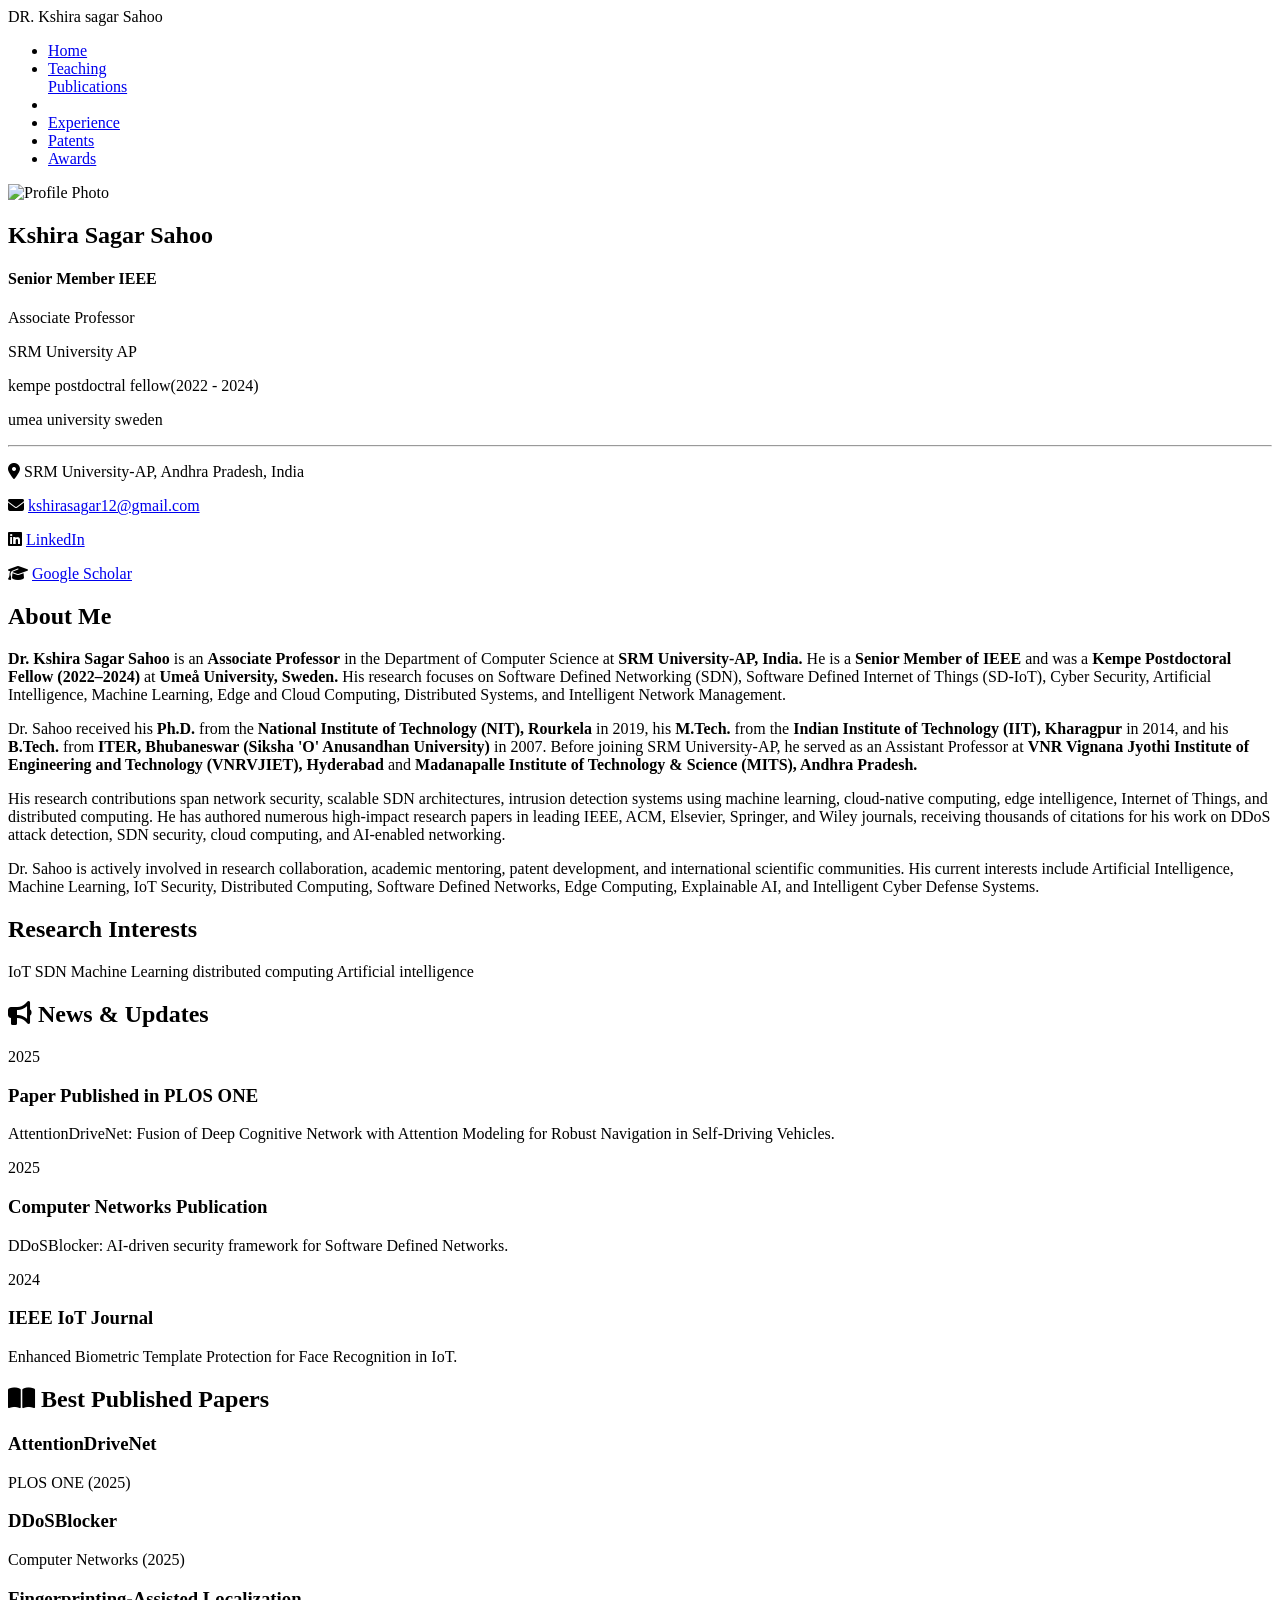
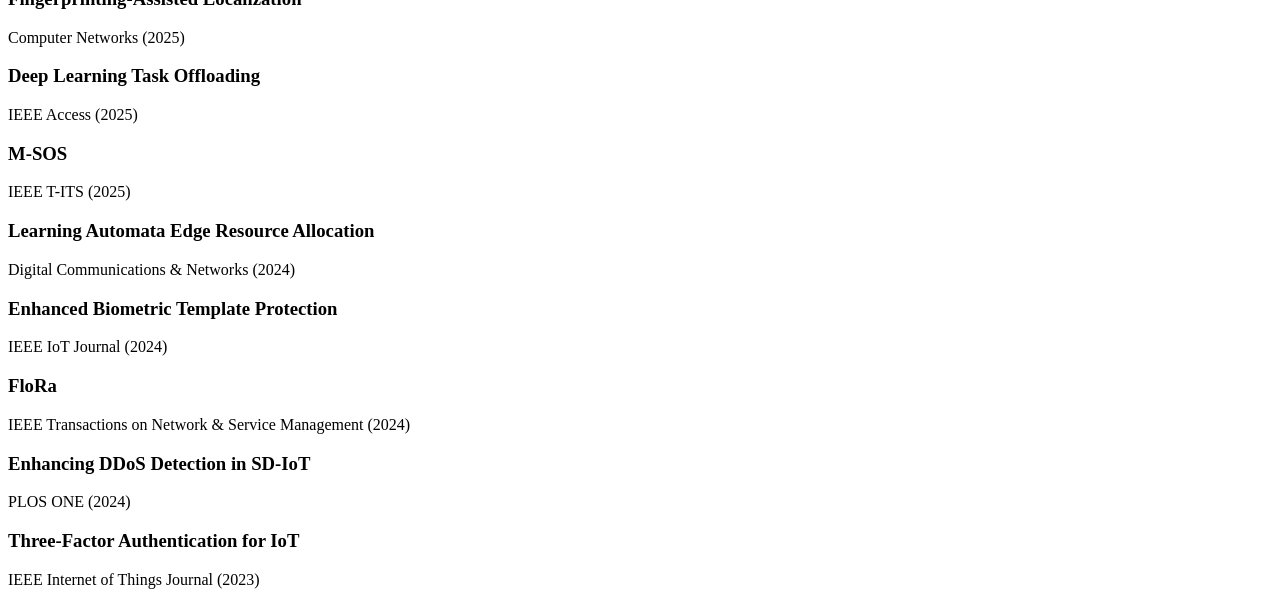
==== index.html @ 356fca6a "Add files via upload Initial portfolio website upload" ====
<!DOCTYPE html>
<html lang="en">
<head>

<meta charset="UTF-8">
<meta name="viewport" content="width=device-width, initial-scale=1.0">

<title>Kshira sagar sahoo</title>

<link rel="stylesheet" href="css/style.css">

<link rel="preconnect" href="https://fonts.googleapis.com">
<link rel="preconnect" href="https://fonts.gstatic.com" crossorigin>

<link href="https://fonts.googleapis.com/css2?family=Poppins:wght@300;400;500;600;700&display=swap" rel="stylesheet">

<link rel="stylesheet"
href="https://cdnjs.cloudflare.com/ajax/libs/font-awesome/6.5.2/css/all.min.css">

</head>

<body>

<!-- ================= NAVBAR ================= -->


<nav class="navbar">

    <div class="logo">
      DR. Kshira sagar Sahoo
    </div>

    <ul class="nav-links">

        <li><a href="index.html">Home</a></li>

        <li><a href="teaching.html">Teaching</a></li>

        </li> <a href="publications/publications.html">Publications</a><li>

        <li><a href="experience.html">Experience</a></li>

        <li><a href="patents.html">Patents</a></li>

        <li><a href="awards.html">Awards</a></li>

    </ul>

</nav>
</nav>

<!-- ================= HERO ================= -->

<section class="hero">

<!-- LEFT CARD -->

<div class="profile-card">

<img src="../images/profile.png" alt="Profile Photo">

<h2>Kshira Sagar Sahoo</h2>

<h4>Senior Member IEEE</h4>

<p>Associate Professor</p>

<p>SRM University AP</p>

<p>kempe postdoctral fellow(2022 - 2024) </p>

<p> umea university sweden</p>

<hr>

<div class="contact">

    <p>
    <i class="fas fa-map-marker-alt"></i>
    SRM University-AP, Andhra Pradesh, India
</p>

    <p>
        <i class="fas fa-envelope"></i>
        <a href="mailto:kshirasagar12@gmail.com" target="_blank">
            kshirasagar12@gmail.com
        </a>
    </p>

    <p>
        <i class="fab fa-linkedin"></i>
        <a href="https://www.linkedin.com/in/kshira-sahoo-b9722a166/"
           target="_blank">
            LinkedIn
        </a>
    </p>

    <p>
        <i class="fas fa-graduation-cap"></i>
        <a href="https://scholar.google.com/citations?hl=en&user=DqTMMzcAAAAJ"
           target="_blank">
            Google Scholar
        </a>
    </p>

    

</div>

</div>

<!-- RIGHT CONTENT -->

<div class="about">

<section class="about-section">

    <h2>About Me</h2>

    <p>
        <strong>Dr. Kshira Sagar Sahoo</strong> is an <strong>Associate Professor</strong>
        in the Department of Computer Science at
        <strong>SRM University-AP, India.</strong>
        He is a <strong>Senior Member of IEEE</strong> and was a
        <strong>Kempe Postdoctoral Fellow (2022–2024)</strong> at
        <strong>Umeå University, Sweden.</strong>
        His research focuses on Software Defined Networking (SDN),
        Software Defined Internet of Things (SD-IoT),
        Cyber Security, Artificial Intelligence,
        Machine Learning, Edge and Cloud Computing,
        Distributed Systems, and Intelligent Network Management.
    </p>

    <p>
        Dr. Sahoo received his <strong>Ph.D.</strong> from the
        <strong>National Institute of Technology (NIT), Rourkela</strong>
        in 2019, his <strong>M.Tech.</strong> from the
        <strong>Indian Institute of Technology (IIT), Kharagpur</strong>
        in 2014, and his <strong>B.Tech.</strong> from
        <strong>ITER, Bhubaneswar (Siksha 'O' Anusandhan University)</strong>
        in 2007. Before joining SRM University-AP, he served as an
        Assistant Professor at
        <strong>VNR Vignana Jyothi Institute of Engineering and Technology (VNRVJIET), Hyderabad</strong>
        and
        <strong>Madanapalle Institute of Technology & Science (MITS), Andhra Pradesh.</strong>
    </p>

    <p>
        His research contributions span network security,
        scalable SDN architectures, intrusion detection systems using
        machine learning, cloud-native computing, edge intelligence,
        Internet of Things, and distributed computing.
        He has authored numerous high-impact research papers in leading
        IEEE, ACM, Elsevier, Springer, and Wiley journals,
        receiving thousands of citations for his work on
        DDoS attack detection, SDN security,
        cloud computing, and AI-enabled networking.
    </p>

    <p>
        Dr. Sahoo is actively involved in research collaboration,
        academic mentoring, patent development,
        and international scientific communities.
        His current interests include Artificial Intelligence,
        Machine Learning, IoT Security,
        Distributed Computing, Software Defined Networks,
        Edge Computing, Explainable AI,
        and Intelligent Cyber Defense Systems.
    </p>

</section>

<h2>Research Interests</h2>

<div class="tags">

<span>IoT</span>

<span>SDN</span>

<span>Machine Learning</span>

<span>distributed computing</span>

<span>Artificial intelligence</span>

</div>

</div>

</section>

<!-- ================= NEWS & UPDATES ================= -->

<section class="news-section">

    <h2 class="section-title">
        <i class="fas fa-bullhorn"></i>
        News & Updates
    </h2>

    <div class="news-container">

        <div class="news-card">
            <span class="news-date">2025</span>
            <h3>Paper Published in PLOS ONE</h3>
            <p>
                AttentionDriveNet: Fusion of Deep Cognitive Network with Attention
                Modeling for Robust Navigation in Self-Driving Vehicles.
            </p>
        </div>

        <div class="news-card">
            <span class="news-date">2025</span>
            <h3>Computer Networks Publication</h3>
            <p>
                DDoSBlocker: AI-driven security framework for Software Defined Networks.
            </p>
        </div>

        <div class="news-card">
            <span class="news-date">2024</span>
            <h3>IEEE IoT Journal</h3>
            <p>
                Enhanced Biometric Template Protection for Face Recognition in IoT.
            </p>
        </div>

    </div>

</section>



<!-- ================= BEST PAPERS ================= -->

<section class="papers-section">

    <h2 class="section-title">
        <i class="fas fa-book-open"></i>
        Best Published Papers
    </h2>

    <div class="paper-grid">

        <div class="paper-card">
            <h3>AttentionDriveNet</h3>
            <p>PLOS ONE (2025)</p>
        </div>

        <div class="paper-card">
            <h3>DDoSBlocker</h3>
            <p>Computer Networks (2025)</p>
        </div>

        <div class="paper-card">
            <h3>Fingerprinting-Assisted Localization</h3>
            <p>Computer Networks (2025)</p>
        </div>

        <div class="paper-card">
            <h3>Deep Learning Task Offloading</h3>
            <p>IEEE Access (2025)</p>
        </div>

        <div class="paper-card">
            <h3>M-SOS</h3>
            <p>IEEE T-ITS (2025)</p>
        </div>

        <div class="paper-card">
            <h3>Learning Automata Edge Resource Allocation</h3>
            <p>Digital Communications & Networks (2024)</p>
        </div>

        <div class="paper-card">
            <h3>Enhanced Biometric Template Protection</h3>
            <p>IEEE IoT Journal (2024)</p>
        </div>

        <div class="paper-card">
            <h3>FloRa</h3>
            <p>IEEE Transactions on Network & Service Management (2024)</p>
        </div>

        <div class="paper-card">
            <h3>Enhancing DDoS Detection in SD-IoT</h3>
            <p>PLOS ONE (2024)</p>
        </div>

        <div class="paper-card">
            <h3>Three-Factor Authentication for IoT</h3>
            <p>IEEE Internet of Things Journal (2023)</p>
        </div>

    </div>

</section>

</body>
</html>
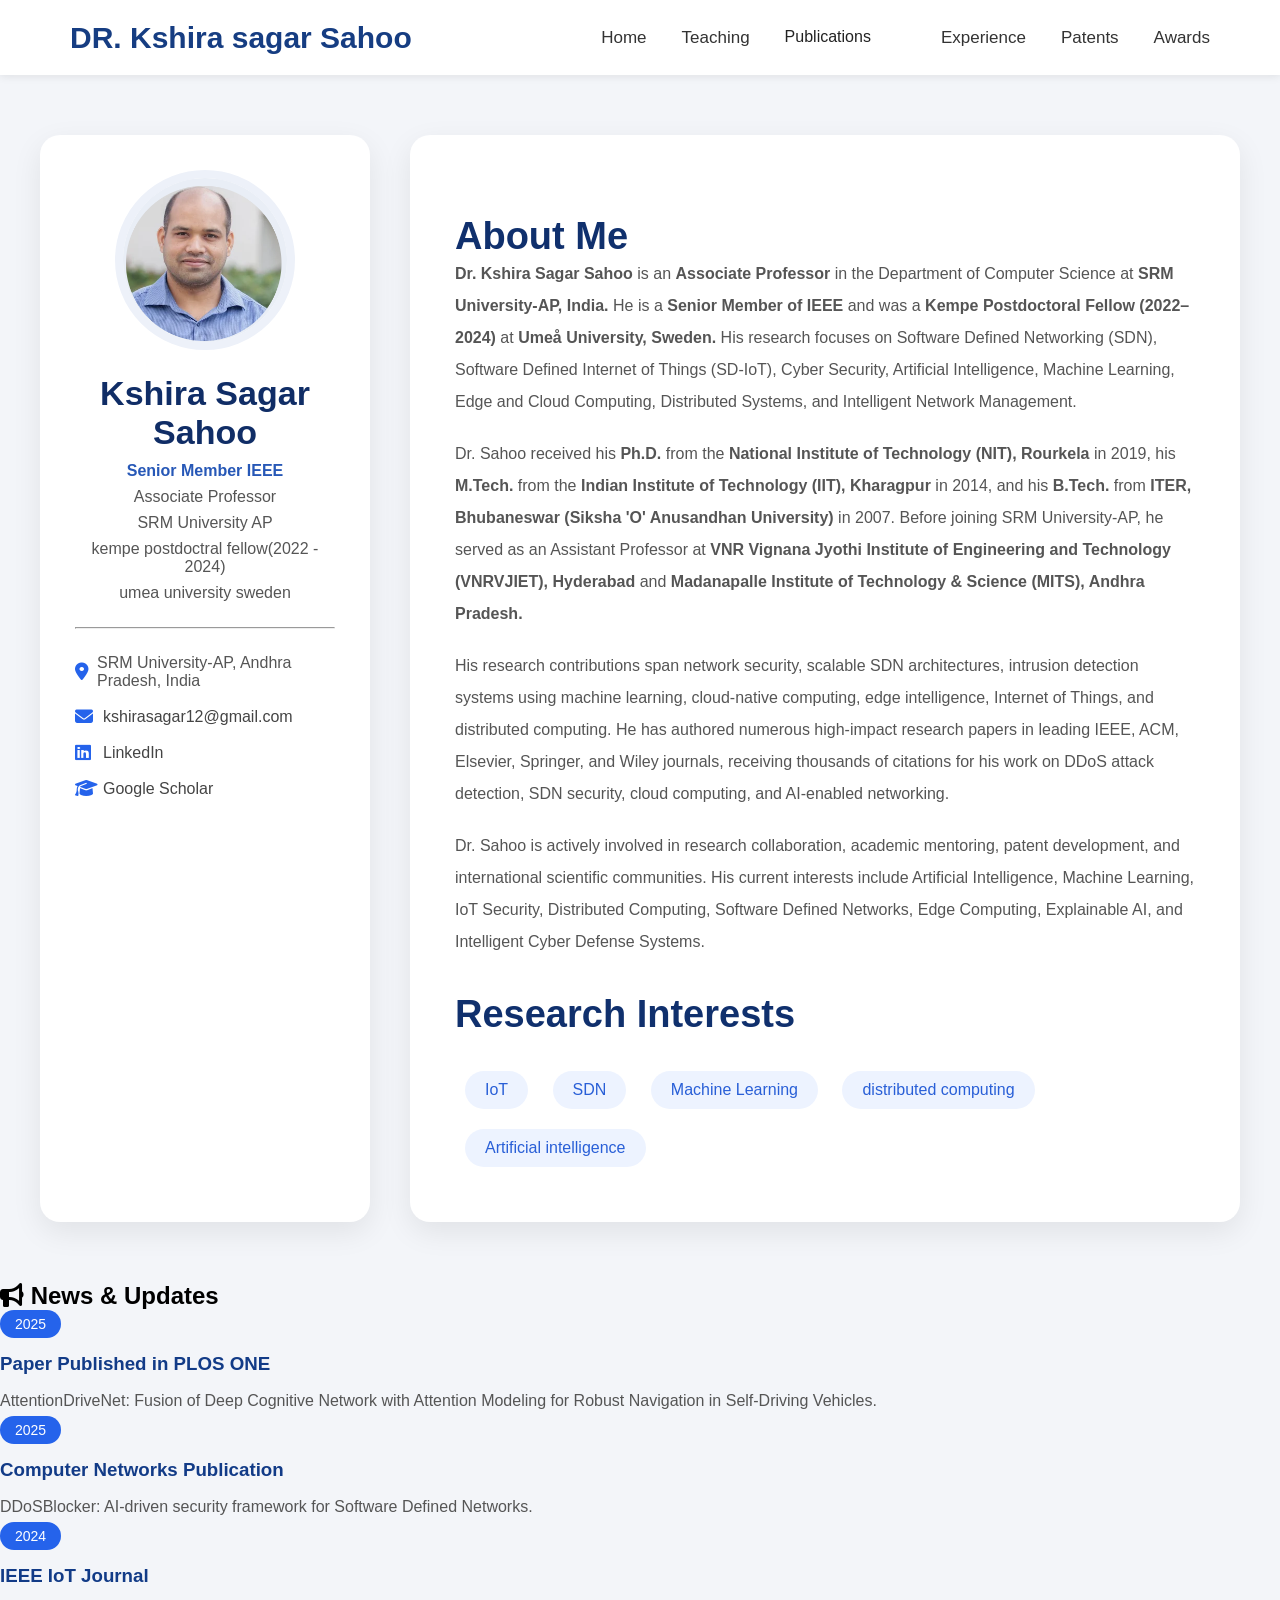
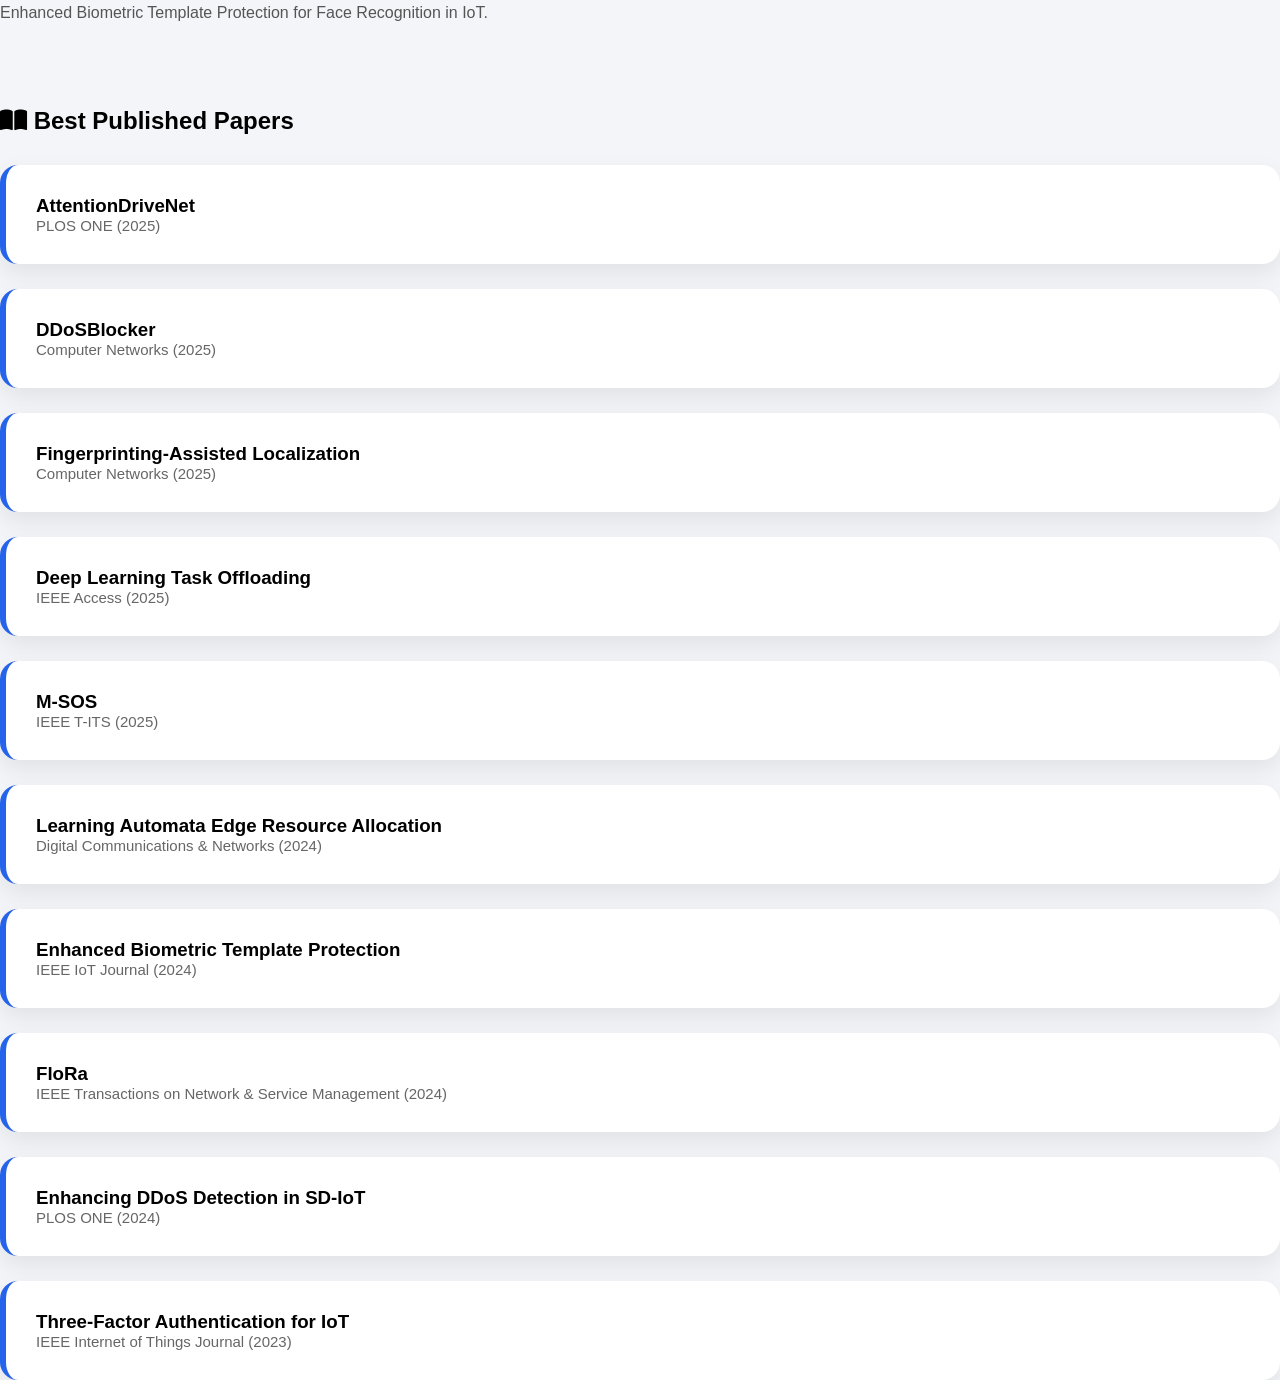
==== commit 89956d38: "index.html" ====
--- a/index.html
+++ b/index.html
@@ -57,7 +57,7 @@
 
 <div class="profile-card">
 
-<img src="../images/profile.png" alt="Profile Photo">
+<img src="images/profile.png" alt="Profile Photo">
 
 <h2>Kshira Sagar Sahoo</h2>
 
@@ -298,4 +298,4 @@
 </section>
 
 </body>
-</html>+</html>
--- a/css/style.css
+++ b/css/style.css
@@ -0,0 +1,408 @@
+*{
+    margin:0;
+    padding:0;
+    box-sizing:border-box;
+    font-family:'Poppins',sans-serif;
+}
+
+body{
+
+    background:#f3f5f9;
+
+}
+
+/* ================= NAVBAR ================= */
+
+nav{
+
+    width:100%;
+    height:75px;
+
+    background:white;
+
+    display:flex;
+
+    justify-content:space-between;
+
+    align-items:center;
+
+    padding:0 70px;
+
+    box-shadow:0 2px 8px rgba(0,0,0,.08);
+
+}
+
+.logo{
+
+    font-size:30px;
+
+    font-weight:700;
+
+    color:#163d82;
+
+}
+
+nav ul{
+
+    display:flex;
+
+    list-style:none;
+
+    gap:35px;
+
+}
+
+nav ul li a{
+
+    text-decoration:none;
+
+    color:#333;
+
+    font-size:17px;
+
+    transition:.3s;
+
+}
+
+nav ul li a:hover{
+
+    color:#0d5bd7;
+
+}
+
+/* ================= HERO ================= */
+
+.hero{
+
+    width:1200px;
+
+    margin:60px auto;
+
+    display:flex;
+
+    gap:40px;
+
+}
+
+/* LEFT CARD */
+
+.profile-card{
+
+    width:330px;
+
+    background:white;
+
+    border-radius:20px;
+
+    padding:35px;
+
+    text-align:center;
+
+    box-shadow:0 10px 30px rgba(0,0,0,.08);
+
+}
+
+.profile-card img{
+
+    width:180px;
+
+    height:180px;
+
+    border-radius:50%;
+
+    object-fit:cover;
+
+    border:8px solid #edf1f9;
+
+}
+
+.profile-card h2{
+
+    margin-top:20px;
+
+    font-size:34px;
+
+    color:#102d66;
+
+}
+
+.profile-card h4{
+
+    margin-top:10px;
+
+    color:#2758b7;
+
+}
+
+.profile-card p{
+
+    margin-top:8px;
+
+    color:#555;
+
+}
+
+.profile-card hr{
+
+    margin:25px 0;
+
+}
+
+.contact{
+
+    text-align:left;
+
+}
+
+.contact p{
+
+    margin:15px 0;
+
+}
+
+.contact i{
+
+    width:30px;
+
+    color:#2b5fe0;
+
+}
+
+/* RIGHT SIDE */
+
+.about{
+
+    flex:1;
+
+    background:white;
+
+    border-radius:20px;
+
+    padding:45px;
+
+    box-shadow:0 10px 30px rgba(0,0,0,.08);
+
+}
+
+.about h1{
+
+    font-size:48px;
+
+    color:#0f2f68;
+
+    margin-bottom:20px;
+
+}
+
+.about p{
+
+    line-height:2;
+
+    color:#555;
+
+    margin-bottom:20px;
+
+}
+
+.about h2{
+
+    margin-top:35px;
+
+    color:#10306d;
+
+    font-size:38px;
+
+}
+
+.tags{
+
+    margin-top:25px;
+
+}
+
+.tags span{
+
+    display:inline-block;
+
+    padding:10px 20px;
+
+    border-radius:50px;
+
+    background:#edf3ff;
+
+    color:#295fd7;
+
+    margin:10px;
+
+}
+
+/* Contact Section */
+
+.contact{
+
+    margin-top:25px;
+}
+
+.contact p{
+
+    display:flex;
+    align-items:center;
+
+    margin:18px 0;
+
+    font-size:16px;
+}
+
+.contact i{
+
+    width:28px;
+
+    color:#2563eb;
+
+    font-size:18px;
+}
+
+.contact a{
+
+    color:#444;
+
+    text-decoration:none;
+
+    transition:0.3s ease;
+}
+
+.contact a:hover{
+
+    color:#2563eb;
+
+    padding-left:6px;
+}
+
+/*==============================
+      NEWS SECTION
+==============================*/
+
+
+.papers-section{
+    width:100%;
+    margin-top:60px;
+}
+
+.paper-grid{
+    display:flex;
+    flex-direction:column;
+    gap:20px;
+}
+
+
+.paper-card{
+    width:100%;
+    background:#fff;
+    border-left:5px solid #2563eb;
+    border-radius:15px;
+    padding:25px;
+    box-shadow:0 8px 20px rgba(0,0,0,.08);
+}
+
+.news-card:hover{
+
+    transform:translateY(-8px);
+
+    box-shadow:0 18px 35px rgba(37,99,235,.20);
+}
+
+.news-date{
+
+    display:inline-block;
+
+    background:#2563eb;
+
+    color:#fff;
+
+    padding:6px 15px;
+
+    border-radius:25px;
+
+    font-size:14px;
+
+    margin-bottom:15px;
+}
+
+.news-card h3{
+
+    color:#123b87;
+
+    margin-bottom:12px;
+}
+
+.news-card p{
+
+    color:#555;
+
+    line-height:1.8;
+}
+
+
+
+/*==============================
+      BEST PAPERS
+==============================*/
+
+.papers-section{
+
+    margin-top:80px;
+}
+
+.paper-grid{
+
+    display:flex;
+    flex-direction:column;
+
+    gap:25px;
+
+    margin-top:30px;
+}
+
+.paper-card{
+
+    width:100%;
+
+    text-align:left;
+
+    padding:30px;
+
+    border-radius:18px;
+
+    border-left:6px solid #2563eb;
+
+    box-shadow:0 10px 25px rgba(0,0,0,.08);
+
+    transition:.35s;
+}
+
+.paper-card:hover{
+
+    transform:translateX(10px);
+
+    background:#2563eb;
+
+    color:white;
+}
+
+.paper-card:hover h3,
+.paper-card:hover p{
+
+    color:white;
+}
+
+.paper-card p{
+
+    color:#666;
+
+    font-size:15px;
+}
+
+nav a{
+    text-decoration: none;
+    color: #222;
+}
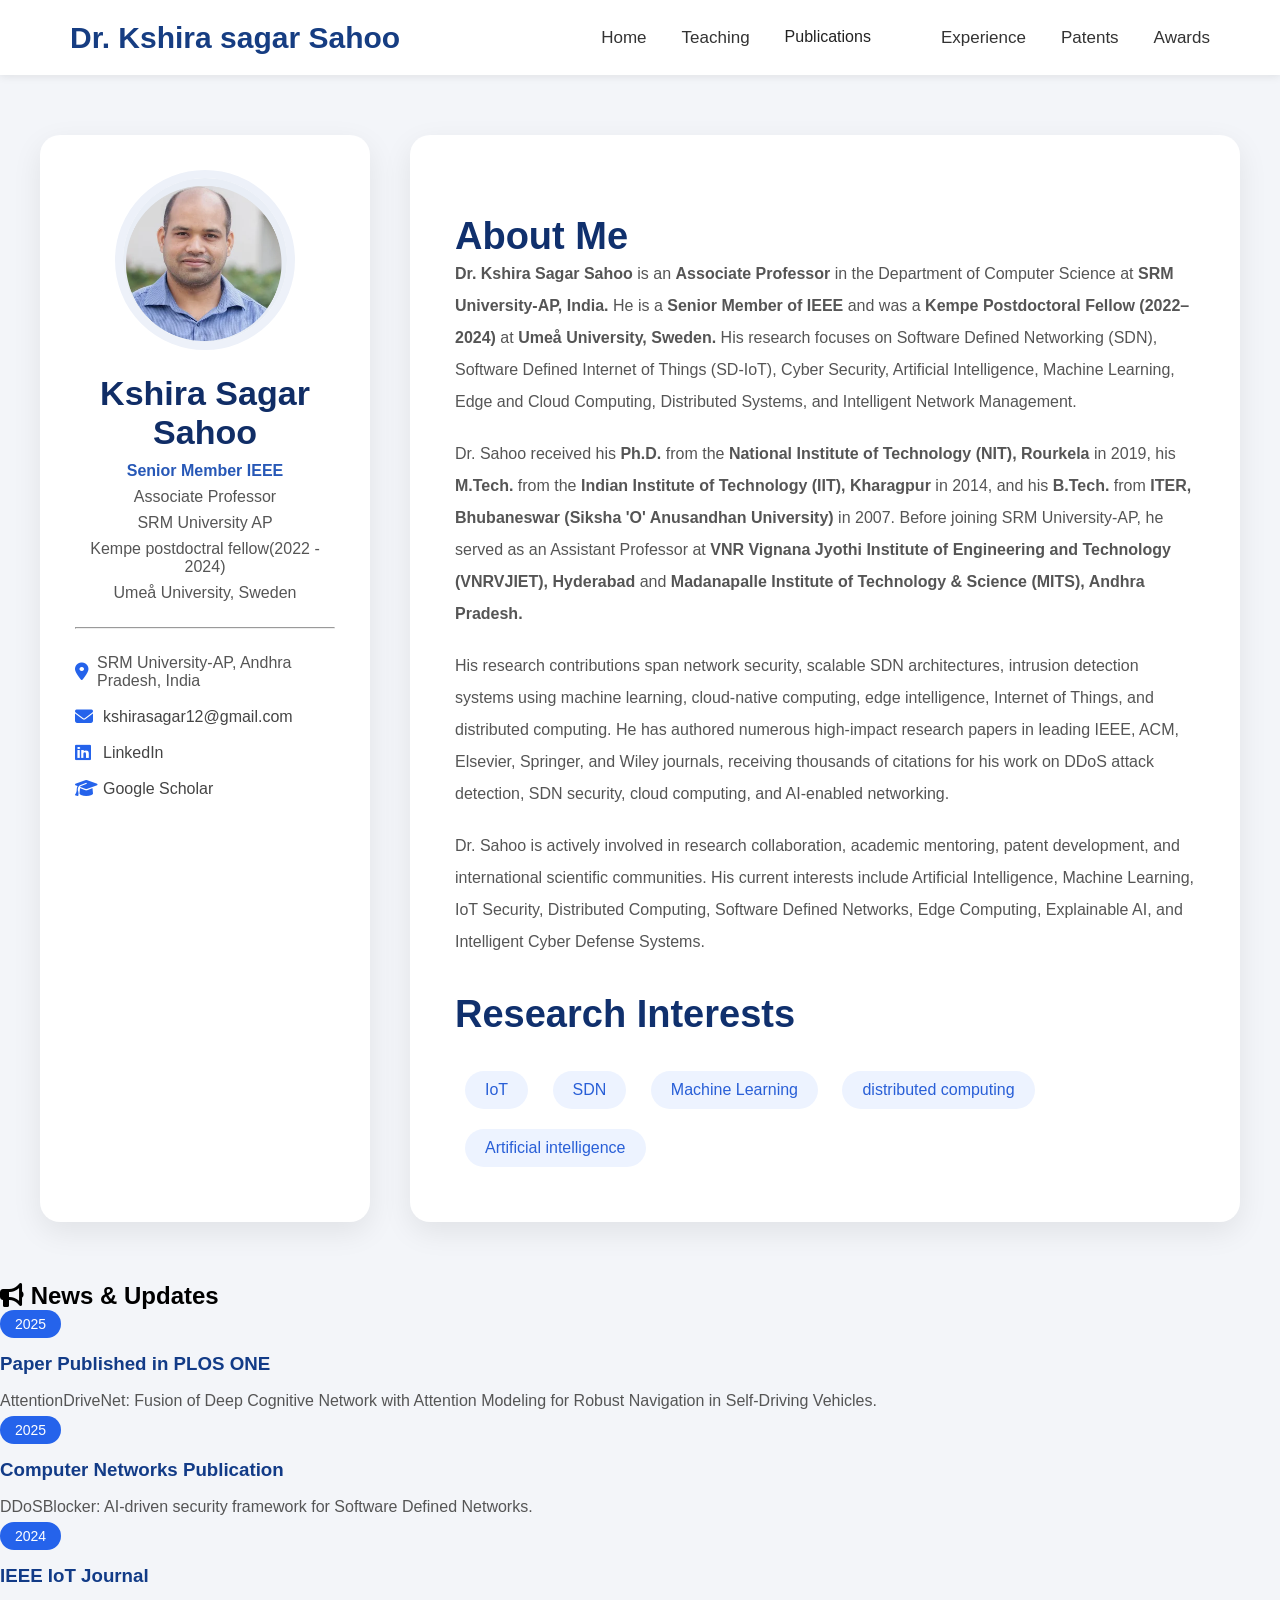
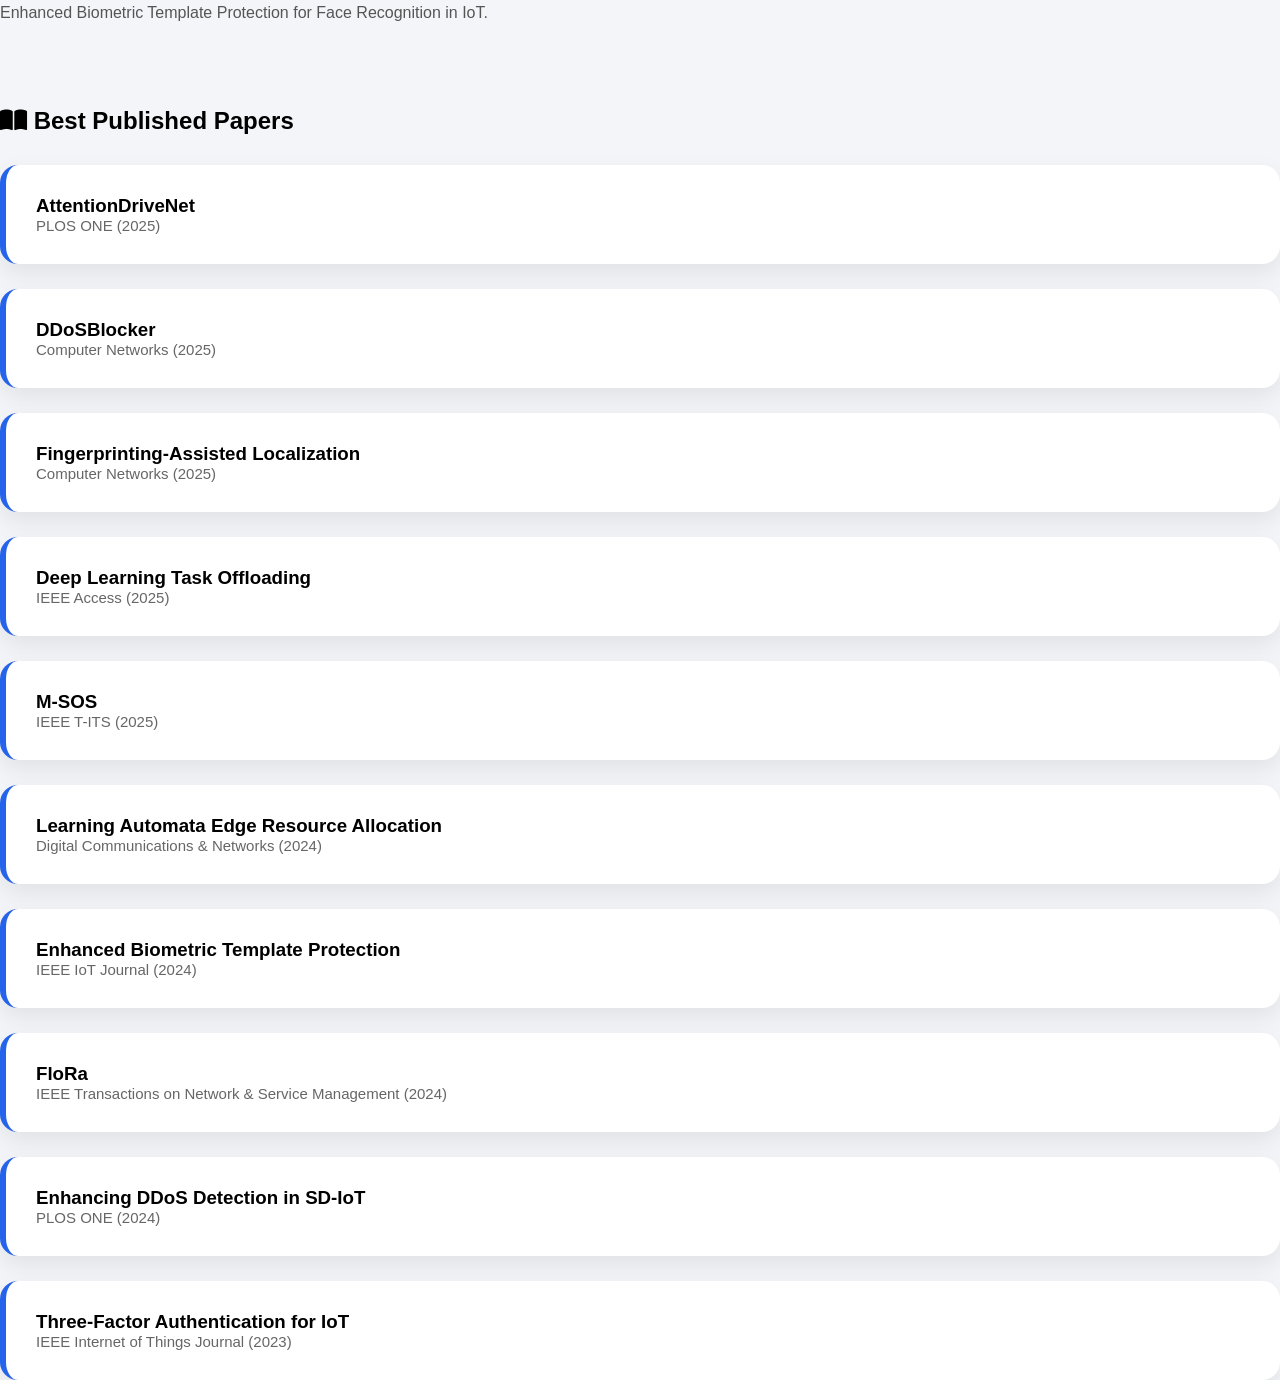
==== commit 6395bfc0: "Update index.html" ====
--- a/index.html
+++ b/index.html
@@ -27,7 +27,7 @@
 <nav class="navbar">
 
     <div class="logo">
-      DR. Kshira sagar Sahoo
+      Dr. Kshira sagar Sahoo
     </div>
 
     <ul class="nav-links">
@@ -57,7 +57,7 @@
 
 <div class="profile-card">
 
-<img src="images/profile.png" alt="Profile Photo">
+<img src="https://kshirasagarsahoo.github.io/kshira-sagar-sahoo-portfolio/images/profile.png" alt="Profile Photo">
 
 <h2>Kshira Sagar Sahoo</h2>
 
@@ -67,9 +67,9 @@
 
 <p>SRM University AP</p>
 
-<p>kempe postdoctral fellow(2022 - 2024) </p>
-
-<p> umea university sweden</p>
+<p>Kempe postdoctral fellow(2022 - 2024) </p>
+
+<p> Umeå University, Sweden</p>
 
 <hr>
 
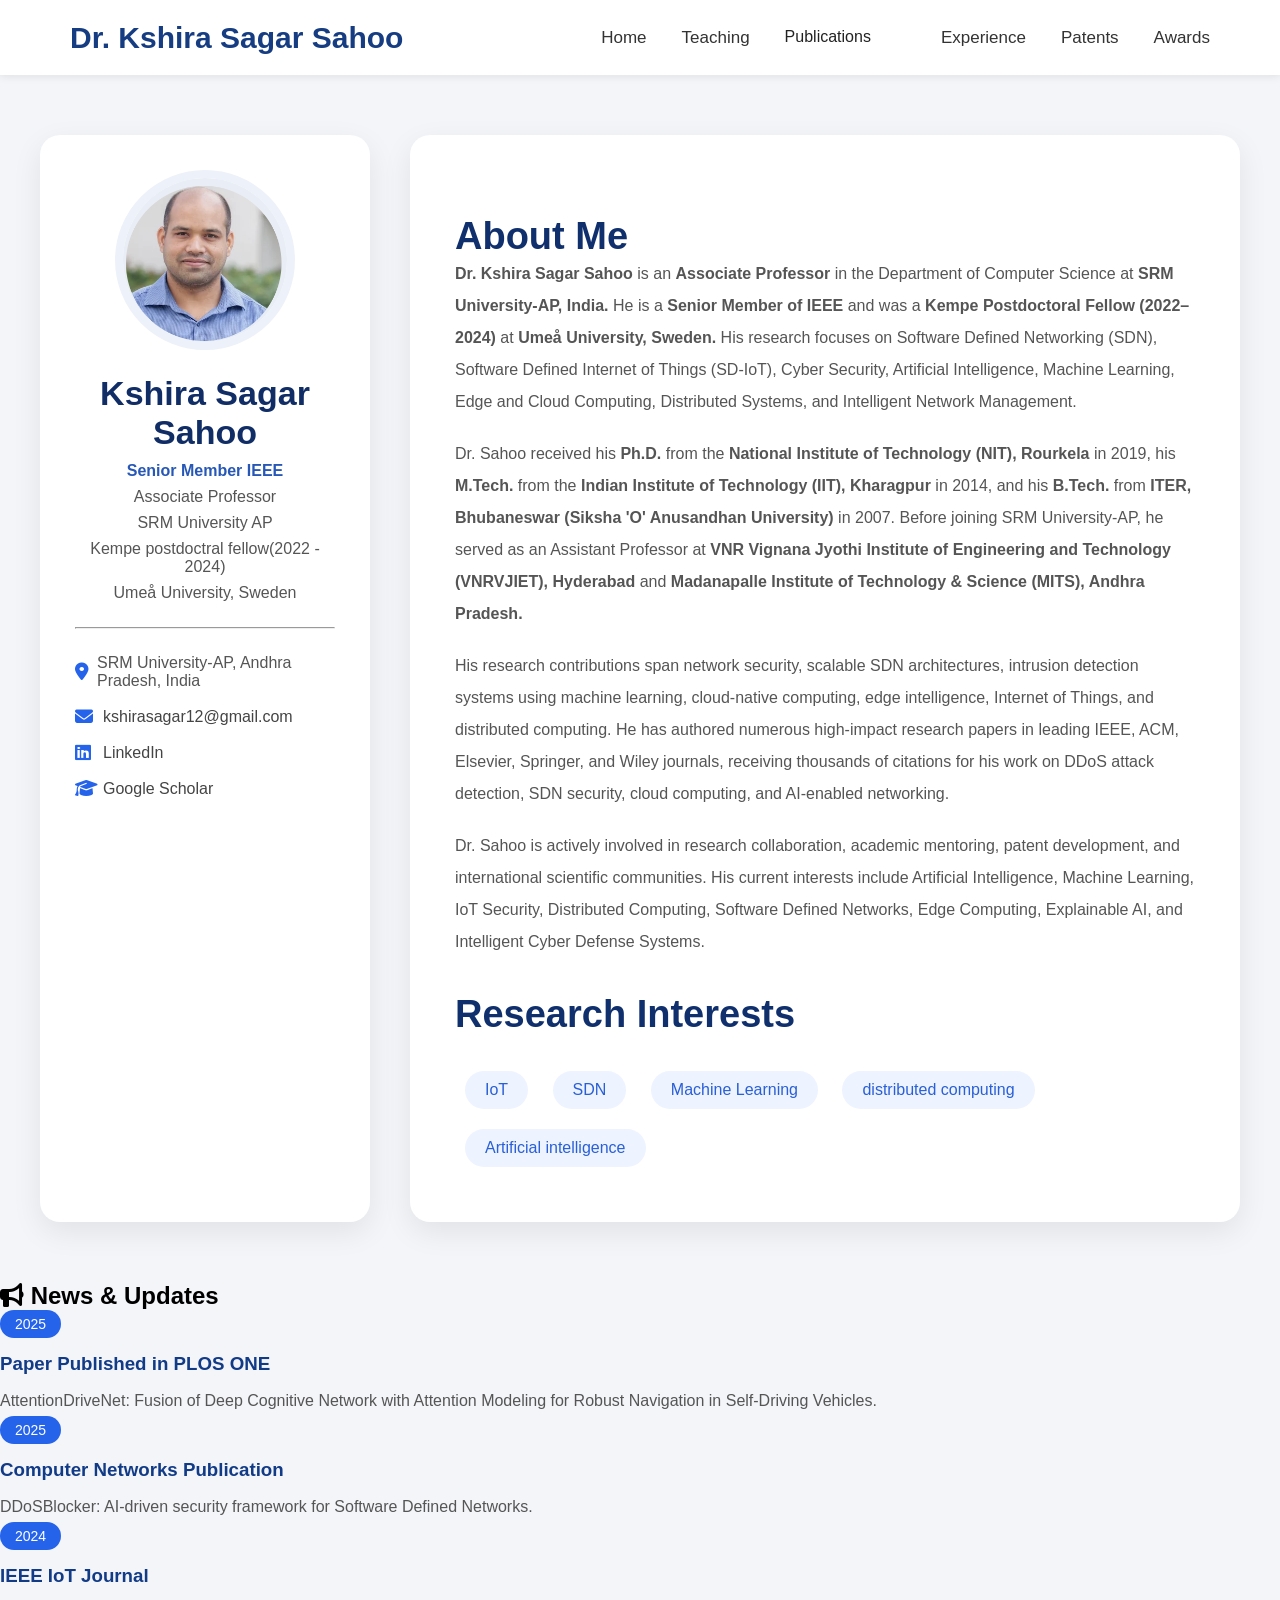
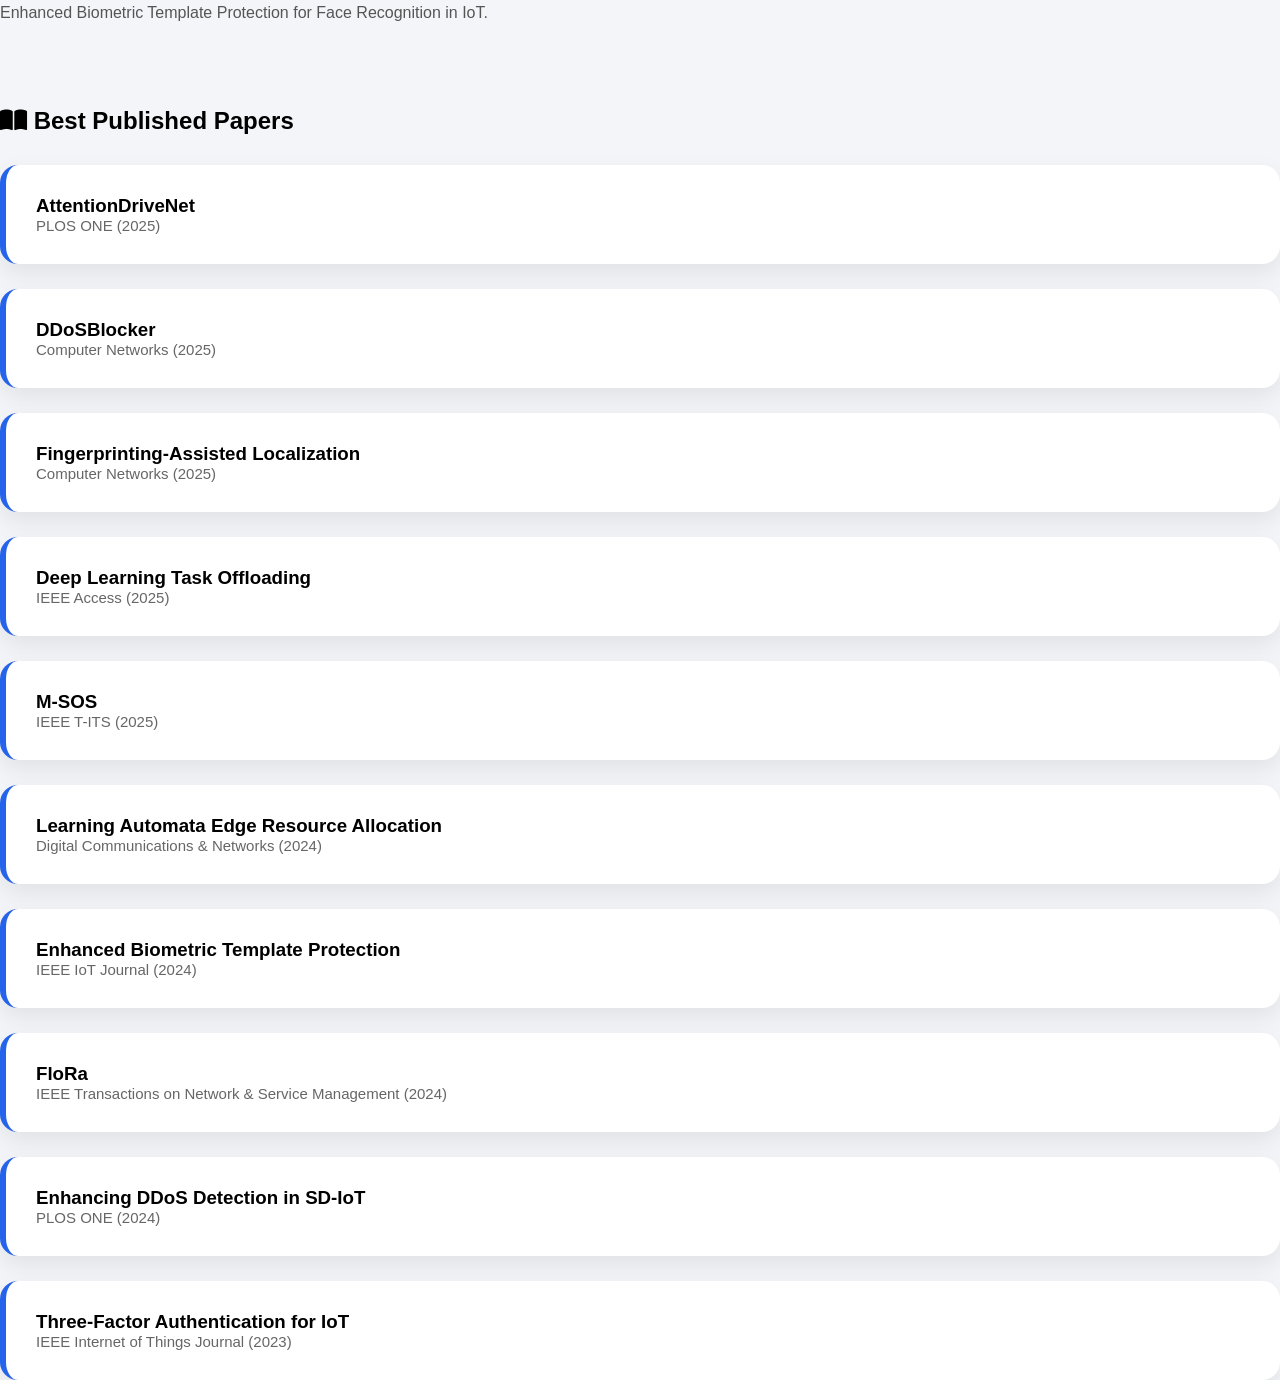
==== commit 5c768278: "Update index.html" ====
--- a/index.html
+++ b/index.html
@@ -5,7 +5,7 @@
 <meta charset="UTF-8">
 <meta name="viewport" content="width=device-width, initial-scale=1.0">
 
-<title>Kshira sagar sahoo</title>
+<title>Kshira Sagar sahoo</title>
 
 <link rel="stylesheet" href="css/style.css">
 
@@ -27,7 +27,7 @@
 <nav class="navbar">
 
     <div class="logo">
-      Dr. Kshira sagar Sahoo
+      Dr. Kshira Sagar Sahoo
     </div>
 
     <ul class="nav-links">
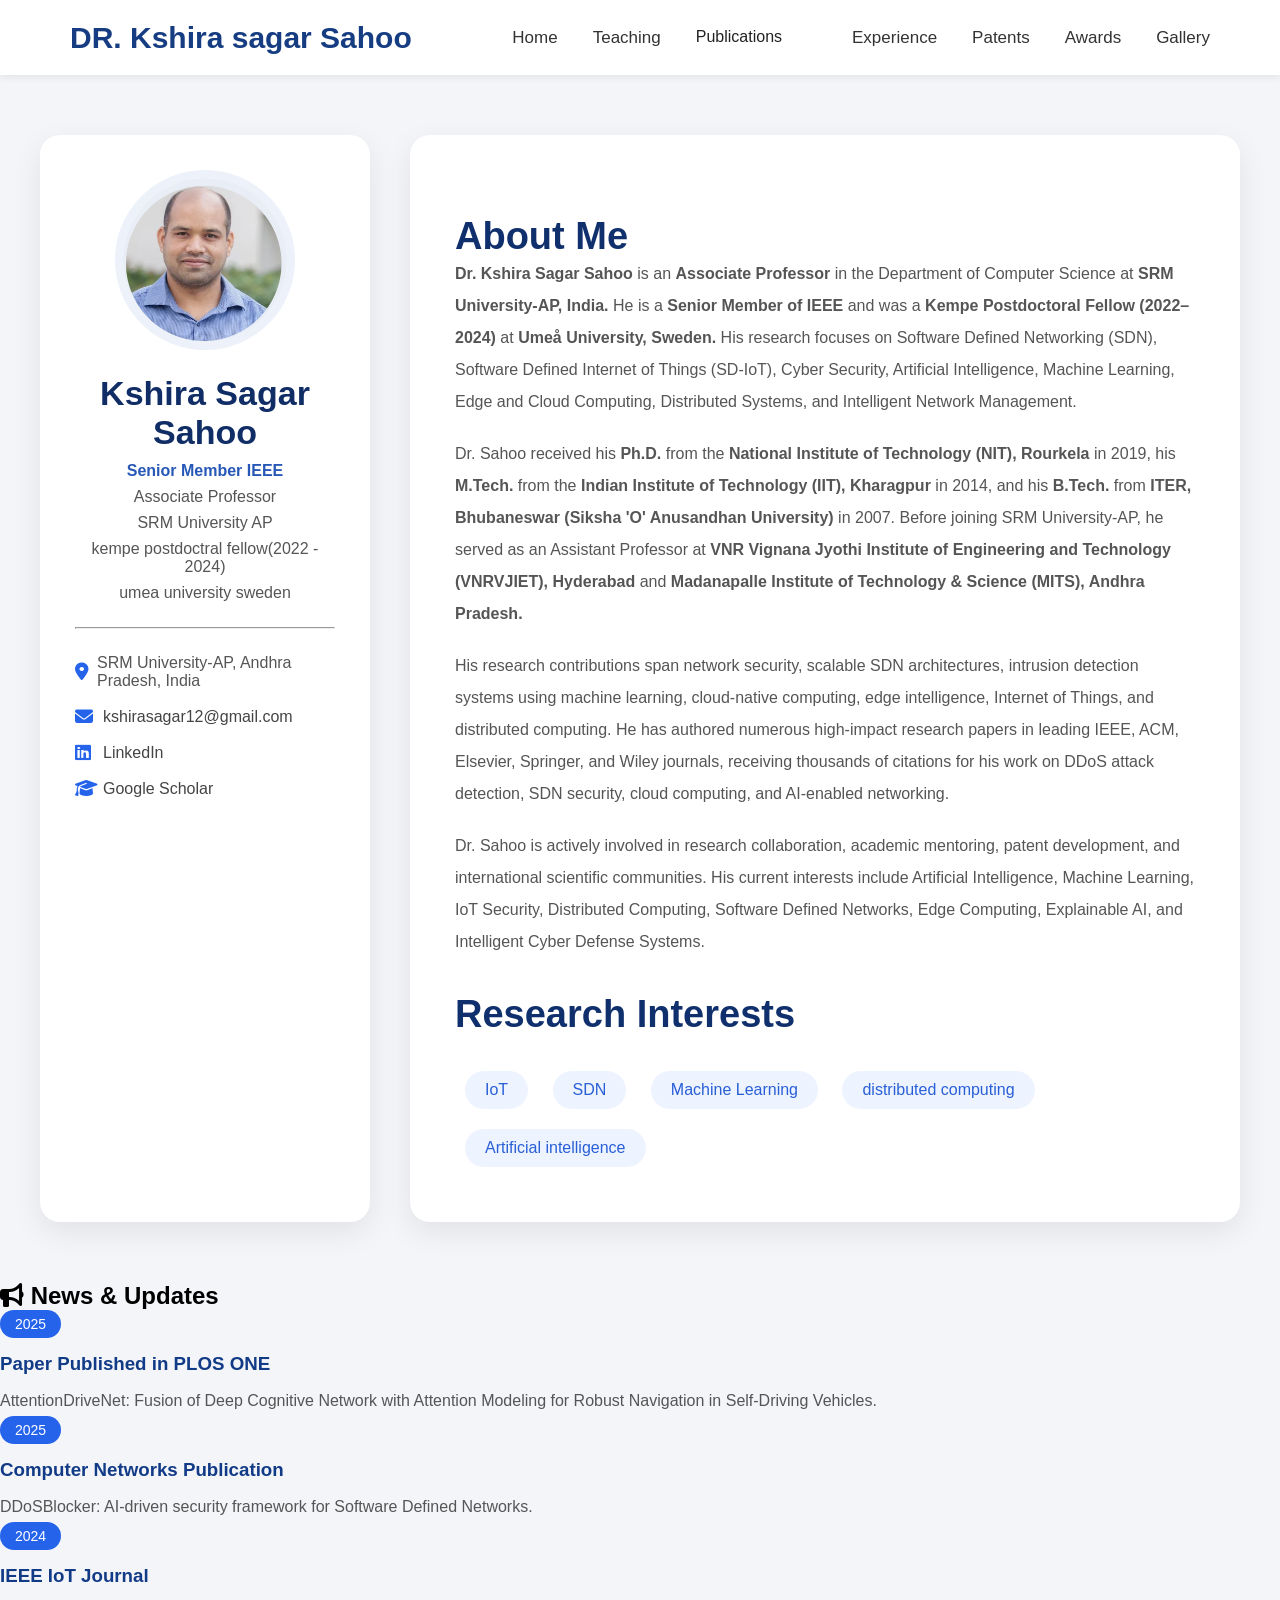
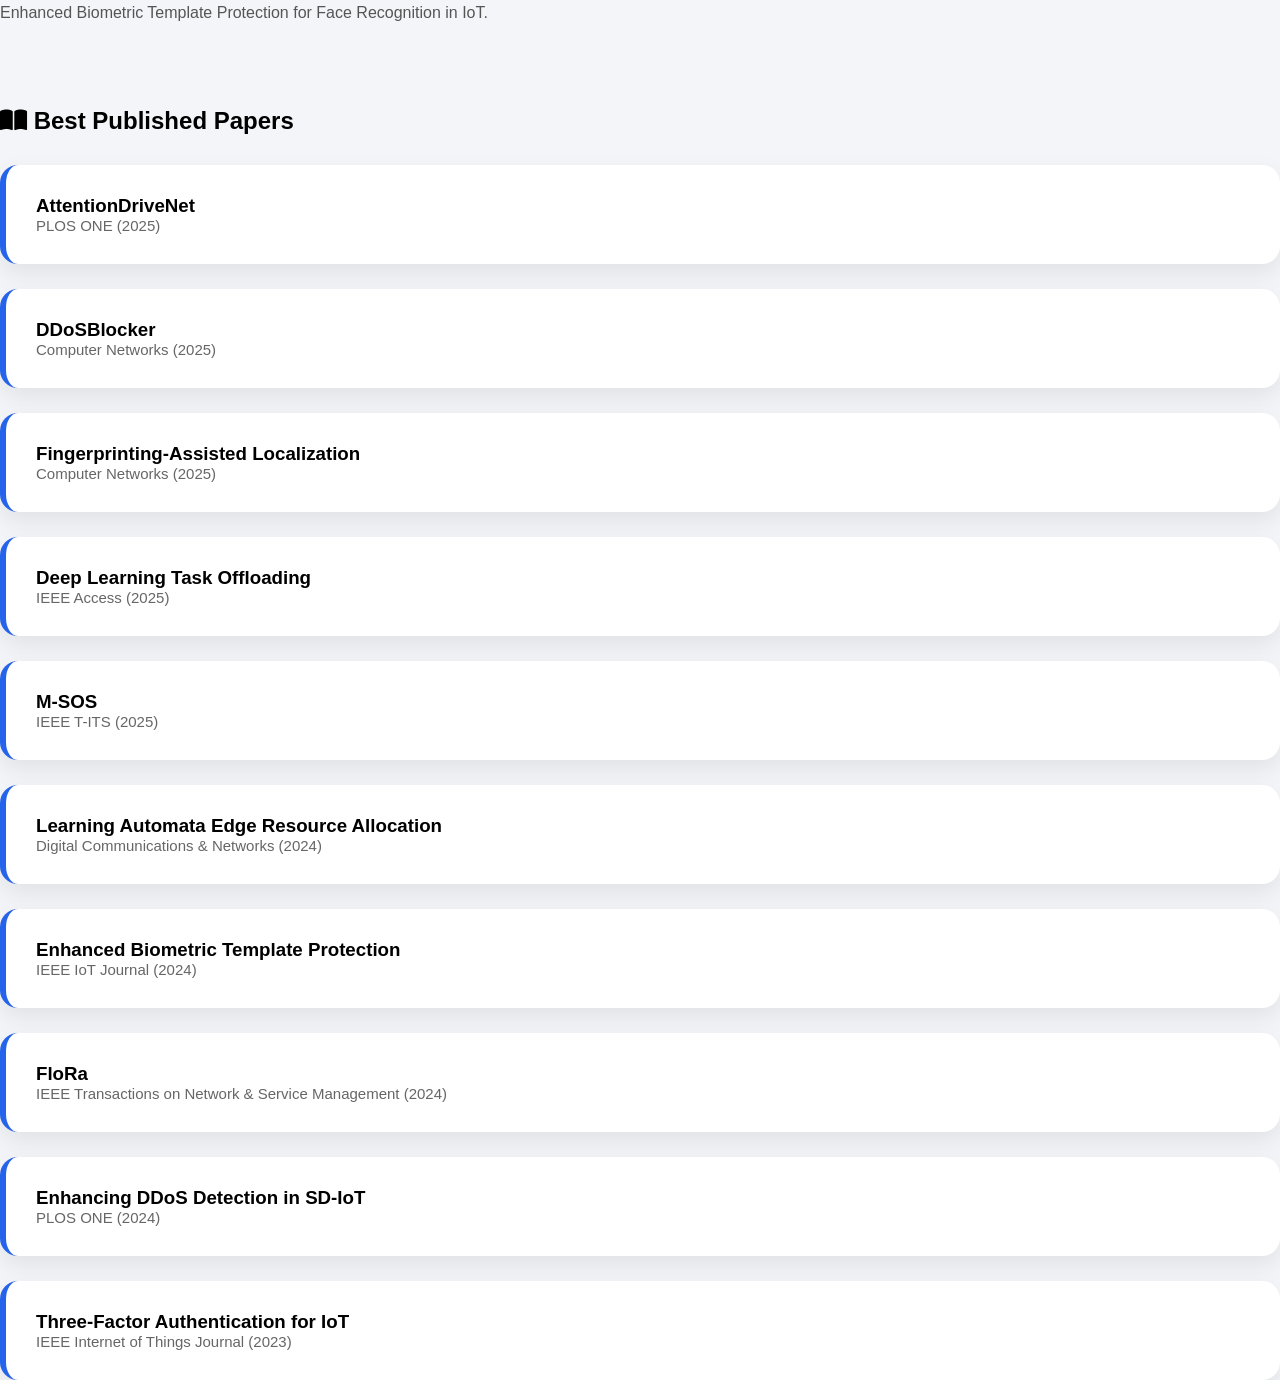
==== commit 8a33c28a: "index.html" ====
--- a/index.html
+++ b/index.html
@@ -5,7 +5,7 @@
 <meta charset="UTF-8">
 <meta name="viewport" content="width=device-width, initial-scale=1.0">
 
-<title>Kshira Sagar sahoo</title>
+<title>Kshira sagar sahoo</title>
 
 <link rel="stylesheet" href="css/style.css">
 
@@ -27,7 +27,7 @@
 <nav class="navbar">
 
     <div class="logo">
-      Dr. Kshira Sagar Sahoo
+      DR. Kshira sagar Sahoo
     </div>
 
     <ul class="nav-links">
@@ -43,7 +43,8 @@
         <li><a href="patents.html">Patents</a></li>
 
         <li><a href="awards.html">Awards</a></li>
-
+        
+        <li><a href="gallery.html">Gallery</a></li>
     </ul>
 
 </nav>
@@ -57,7 +58,7 @@
 
 <div class="profile-card">
 
-<img src="https://kshirasagarsahoo.github.io/kshira-sagar-sahoo-portfolio/images/profile.png" alt="Profile Photo">
+<img src="../images/profile.png" alt="Profile Photo">
 
 <h2>Kshira Sagar Sahoo</h2>
 
@@ -67,9 +68,9 @@
 
 <p>SRM University AP</p>
 
-<p>Kempe postdoctral fellow(2022 - 2024) </p>
-
-<p> Umeå University, Sweden</p>
+<p>kempe postdoctral fellow(2022 - 2024) </p>
+
+<p> umea university sweden</p>
 
 <hr>
 
